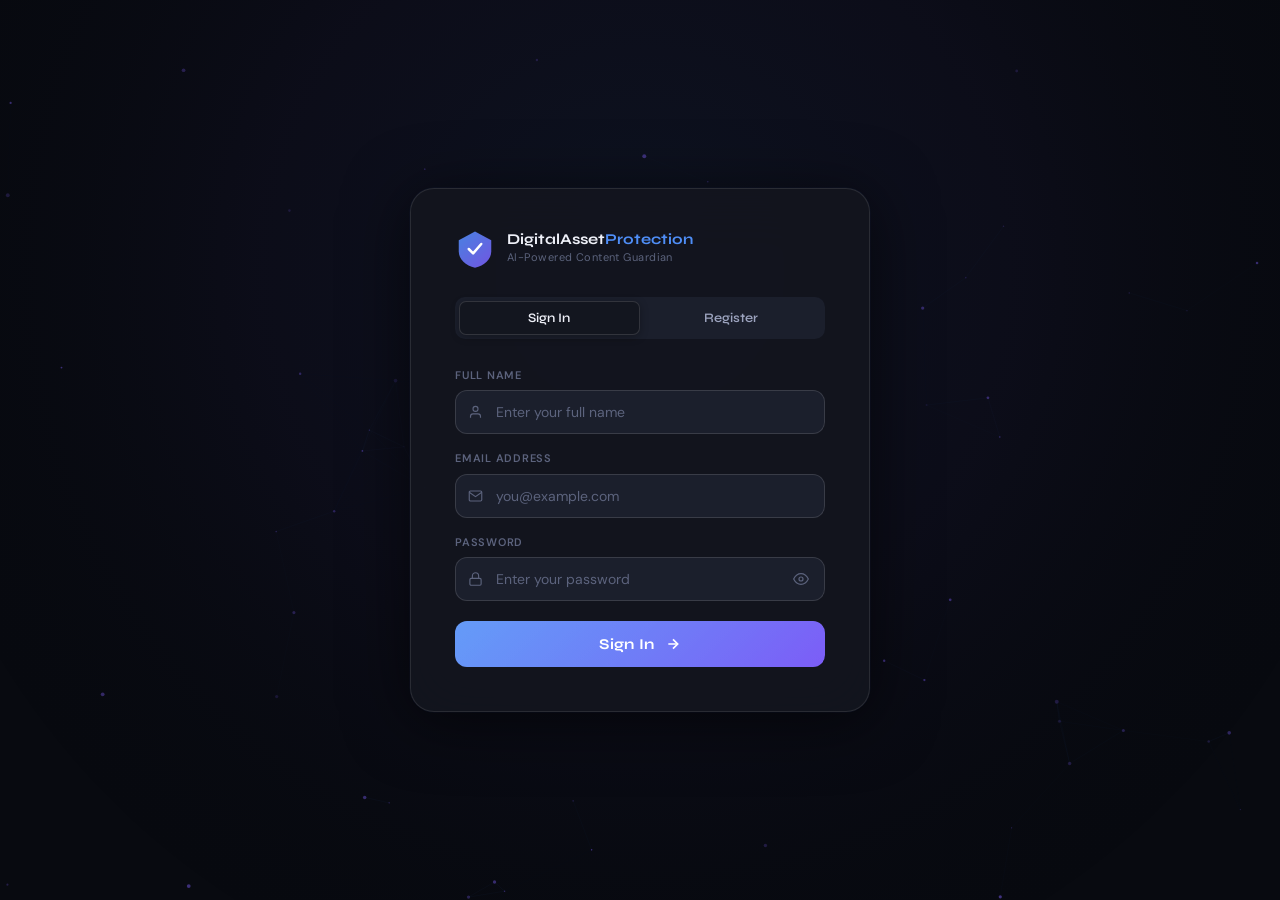
==== frontend/pages/results.html @ fa21104c "command one" ====
<!DOCTYPE html>
<html lang="en">
<head>
  <meta charset="UTF-8" />
  <meta name="viewport" content="width=device-width, initial-scale=1.0" />
  <title>DigitalAsset Protection — Match Results</title>
  <link rel="stylesheet" href="../css/global.css" />
  <link rel="stylesheet" href="../css/results.css" />
  <link rel="preconnect" href="https://fonts.googleapis.com" />
  <link href="https://fonts.googleapis.com/css2?family=Syne:wght@400;600;700;800&family=DM+Sans:wght@300;400;500&display=swap" rel="stylesheet" />
</head>
<body>

  <!-- Topbar -->
  <header class="topbar">
    <div class="topbar-left">
      <div class="topbar-logo">
        <svg viewBox="0 0 32 32" fill="none"><path d="M16 2L3 9v9c0 6.075 5.57 11.465 13 13 7.43-1.535 13-6.925 13-13V9L16 2z" fill="url(#tl2)" opacity="0.9"/><path d="M11 16l3.5 3.5L21 12" stroke="#fff" stroke-width="2" stroke-linecap="round" stroke-linejoin="round"/><defs><linearGradient id="tl2" x1="3" y1="2" x2="29" y2="31" gradientUnits="userSpaceOnUse"><stop stop-color="#4f8ef7"/><stop offset="1" stop-color="#7c5df7"/></linearGradient></defs></svg>
      </div>
      <span class="topbar-title">DigitalAsset<em>Protection</em></span>
    </div>
    <nav class="topbar-nav">
      <a href="upload.html" class="nav-link">Upload</a>
      <a href="results.html" class="nav-link active">Results</a>
    </nav>
    <div class="topbar-right">
      <div class="user-chip">
        <div class="avatar" id="user-avatar">U</div>
        <div class="user-info">
          <span class="user-name" id="user-name">User</span>
          <span class="user-email" id="user-email">email</span>
        </div>
      </div>
      <button class="btn-logout" onclick="logout()">Sign out</button>
    </div>
  </header>

  <main class="results-main">

    <!-- Page header -->
    <div class="results-hero">
      <div class="results-hero-inner">
        <div class="breadcrumb">
          <a href="upload.html">← Back to Upload</a>
        </div>
        <h1 id="results-title">Match Analysis Complete</h1>
        <p id="results-desc" class="results-desc">Scanning results from the protected asset database</p>
      </div>
    </div>

    <div class="results-body">

      <!-- Uploaded asset card -->
      <div class="asset-origin-card" id="asset-origin-card">
        <div class="origin-label">Your uploaded asset</div>
        <div class="origin-inner">
          <div class="origin-thumb-wrap">
            <img id="origin-thumb" src="" alt="Your asset" />
          </div>
          <div class="origin-details">
            <h3 id="origin-filename">image.jpg</h3>
            <div class="origin-meta">
              <div class="meta-row">
                <span class="meta-key">Stored at</span>
                <a id="origin-url" href="#" class="meta-val link" target="_blank">—</a>
              </div>
              <div class="meta-row">
                <span class="meta-key">DNA Length</span>
                <span id="origin-dna" class="meta-val">—</span>
              </div>
              <div class="meta-row">
                <span class="meta-key">Status</span>
                <span class="meta-val"><span class="badge badge-success" id="origin-status">Asset Protected</span></span>
              </div>
            </div>
          </div>
        </div>
      </div>

      <!-- Match summary banner -->
      <div class="match-summary" id="match-summary">
        <div class="summary-stat" id="stat-total">
          <span class="stat-num">0</span>
          <span class="stat-lbl">Matches Found</span>
        </div>
        <div class="summary-divider"></div>
        <div class="summary-stat" id="stat-high">
          <span class="stat-num">0</span>
          <span class="stat-lbl">High Similarity</span>
        </div>
        <div class="summary-divider"></div>
        <div class="summary-stat" id="stat-top">
          <span class="stat-num">—</span>
          <span class="stat-lbl">Top Match %</span>
        </div>
      </div>

      <!-- Match list -->
      <div class="matches-section">
        <div class="matches-header">
          <h2>Database Matches</h2>
          <p id="matches-subtext">Ordered by similarity score</p>
        </div>
        <div class="match-list" id="match-list">
          <!-- populated by JS -->
        </div>
      </div>

      <!-- No matches state -->
      <div class="no-matches-card" id="no-matches-card" style="display:none">
        <div class="no-match-icon">
          <svg width="40" height="40" viewBox="0 0 24 24" fill="none" stroke="currentColor" stroke-width="1.5"><path d="M12 22s8-4 8-10V5l-8-3-8 3v7c0 6 8 10 8 10z"/><polyline points="9,12 11,14 15,10"/></svg>
        </div>
        <h3>No matches found</h3>
        <p>Your asset appears to be original. No similar content was detected in the protected database.</p>
        <a href="upload.html" class="btn-secondary">Upload another asset</a>
      </div>

      <div class="results-footer">
        <a href="upload.html" class="btn-secondary">← Upload another asset</a>
      </div>

    </div>
  </main>

  <script src="../js/auth.js"></script>
  <script src="../js/results.js"></script>
</body>
</html>
---- frontend/css/global.css ----
/* ============================================================
   GLOBAL.CSS — DigitalAsset Protection AI
   Shared reset, tokens, topbar, typography
   ============================================================ */

@import url('https://fonts.googleapis.com/css2?family=Syne:wght@400;600;700;800&family=DM+Sans:wght@300;400;500&display=swap');

:root {
  --bg:        #080a10;
  --bg2:       #0f1219;
  --surface:   #13161f;
  --surface2:  #1b1f2c;
  --surface3:  #232839;
  --border:    rgba(255,255,255,0.07);
  --border2:   rgba(255,255,255,0.13);
  --border3:   rgba(255,255,255,0.2);

  --accent:    #4f8ef7;
  --accent2:   #7c5df7;
  --accent-glow: rgba(79,142,247,0.18);

  --text:      #eef0f8;
  --text2:     #9ca3be;
  --text3:     #5c637d;

  --success:   #2ecc8a;
  --warn:      #f7a14f;
  --danger:    #f75f5f;

  --radius-sm: 8px;
  --radius-md: 12px;
  --radius-lg: 18px;
  --radius-xl: 24px;

  --shadow: 0 4px 24px rgba(0,0,0,0.45);
  --shadow-lg: 0 8px 48px rgba(0,0,0,0.6);
}

*, *::before, *::after { box-sizing: border-box; margin: 0; padding: 0; }

html { font-size: 16px; }

body {
  background: var(--bg);
  color: var(--text);
  font-family: 'DM Sans', sans-serif;
  font-weight: 400;
  line-height: 1.6;
  min-height: 100vh;
  -webkit-font-smoothing: antialiased;
}

a { color: var(--accent); text-decoration: none; }
a:hover { text-decoration: underline; }

/* ── TOPBAR ── */
.topbar {
  position: sticky; top: 0; z-index: 100;
  height: 60px;
  background: rgba(8,10,16,0.88);
  backdrop-filter: blur(16px);
  -webkit-backdrop-filter: blur(16px);
  border-bottom: 0.5px solid var(--border2);
  display: flex; align-items: center;
  padding: 0 24px; gap: 16px;
}

.topbar-left {
  display: flex; align-items: center; gap: 10px;
  text-decoration: none;
}

.topbar-logo {
  width: 32px; height: 32px; flex-shrink: 0;
}
.topbar-logo svg { width: 100%; height: 100%; }

.topbar-title {
  font-family: 'Syne', sans-serif;
  font-size: 15px; font-weight: 700;
  color: var(--text); letter-spacing: -0.01em;
}
.topbar-title em { font-style: normal; color: var(--accent); }

.topbar-nav {
  display: flex; align-items: center; gap: 4px;
  margin-left: 24px;
}

.nav-link {
  padding: 6px 14px; border-radius: var(--radius-sm);
  font-size: 13px; font-weight: 500; color: var(--text2);
  transition: color 0.15s, background 0.15s;
}
.nav-link:hover { color: var(--text); background: var(--surface2); text-decoration: none; }
.nav-link.active { color: var(--accent); background: rgba(79,142,247,0.1); }

.topbar-right {
  margin-left: auto;
  display: flex; align-items: center; gap: 12px;
}

.user-chip {
  display: flex; align-items: center; gap: 10px;
  background: var(--surface2); border: 0.5px solid var(--border2);
  border-radius: 20px; padding: 6px 14px 6px 8px;
}

.avatar {
  width: 28px; height: 28px; border-radius: 50%;
  background: linear-gradient(135deg, var(--accent), var(--accent2));
  display: flex; align-items: center; justify-content: center;
  font-size: 11px; font-weight: 700; color: #fff;
  flex-shrink: 0;
}

.user-info { display: flex; flex-direction: column; gap: 1px; }
.user-name { font-size: 13px; font-weight: 500; color: var(--text); line-height: 1.2; }
.user-email { font-size: 11px; color: var(--text3); line-height: 1.2; }

.btn-logout {
  background: transparent;
  border: 0.5px solid var(--border2);
  border-radius: var(--radius-sm);
  padding: 7px 14px;
  color: var(--text2); font-size: 12px;
  cursor: pointer; transition: all 0.15s;
  font-family: 'DM Sans', sans-serif;
}
.btn-logout:hover { border-color: var(--border3); color: var(--text); }

/* ── BADGES ── */
.badge {
  display: inline-flex; align-items: center;
  padding: 3px 10px; border-radius: 6px;
  font-size: 11px; font-weight: 600; letter-spacing: 0.03em;
}
.badge-success {
  background: rgba(46,204,138,0.12);
  color: var(--success);
  border: 0.5px solid rgba(46,204,138,0.28);
}
.badge-warn {
  background: rgba(247,161,79,0.12);
  color: var(--warn);
  border: 0.5px solid rgba(247,161,79,0.28);
}
.badge-danger {
  background: rgba(247,95,95,0.12);
  color: var(--danger);
  border: 0.5px solid rgba(247,95,95,0.28);
}
.badge-info {
  background: rgba(79,142,247,0.12);
  color: var(--accent);
  border: 0.5px solid rgba(79,142,247,0.28);
}

/* ── SCROLLBAR ── */
::-webkit-scrollbar { width: 6px; }
::-webkit-scrollbar-track { background: transparent; }
::-webkit-scrollbar-thumb { background: var(--surface3); border-radius: 3px; }
---- frontend/css/results.css ----
/* ============================================================
   RESULTS.CSS
   ============================================================ */

.results-main {
  min-height: calc(100vh - 60px);
}

/* Hero */
.results-hero {
  background: var(--bg2);
  border-bottom: 0.5px solid var(--border);
  padding: 32px 40px;
}
.results-hero-inner { max-width: 900px; margin: 0 auto; }
.breadcrumb { margin-bottom: 12px; }
.breadcrumb a { font-size: 13px; color: var(--text2); }
.breadcrumb a:hover { color: var(--accent); }
h1 {
  font-family: 'Syne', sans-serif;
  font-size: 28px; font-weight: 800;
  letter-spacing: -0.02em; margin-bottom: 6px;
}
.results-desc { font-size: 14px; color: var(--text2); }

/* Body */
.results-body {
  max-width: 900px; margin: 0 auto;
  padding: 32px 40px;
  display: flex; flex-direction: column; gap: 24px;
}

/* Origin card */
.asset-origin-card {
  background: var(--surface);
  border: 0.5px solid var(--border2);
  border-radius: var(--radius-lg);
  overflow: hidden;
}
.origin-label {
  padding: 10px 20px;
  background: rgba(79,142,247,0.07);
  border-bottom: 0.5px solid var(--border2);
  font-size: 11px; font-weight: 700;
  text-transform: uppercase; letter-spacing: 0.08em;
  color: var(--accent);
}
.origin-inner {
  display: flex; gap: 24px; align-items: flex-start;
  padding: 22px;
}
.origin-thumb-wrap {
  width: 100px; height: 100px; flex-shrink: 0;
  border-radius: var(--radius-md); overflow: hidden;
  background: var(--surface2); border: 0.5px solid var(--border2);
}
.origin-thumb-wrap img { width: 100%; height: 100%; object-fit: cover; }
.origin-details { flex: 1; }
.origin-details h3 {
  font-family: 'Syne', sans-serif; font-size: 18px; font-weight: 700;
  margin-bottom: 14px;
}
.origin-meta { display: flex; flex-direction: column; gap: 8px; }
.meta-row { display: flex; align-items: center; gap: 16px; }
.meta-key { font-size: 11px; color: var(--text3); min-width: 80px; font-weight: 500; }
.meta-val { font-size: 13px; color: var(--text2); }
.meta-val.link { color: var(--accent); word-break: break-all; }
.meta-val.link:hover { text-decoration: underline; }

/* Summary stats */
.match-summary {
  display: flex; gap: 0;
  background: var(--surface);
  border: 0.5px solid var(--border2);
  border-radius: var(--radius-lg);
  overflow: hidden;
}
.summary-stat {
  flex: 1; padding: 22px 28px;
  display: flex; flex-direction: column; gap: 4px;
  align-items: center; text-align: center;
}
.summary-divider { width: 0.5px; background: var(--border2); flex-shrink: 0; }
.stat-num {
  font-family: 'Syne', sans-serif;
  font-size: 32px; font-weight: 800;
  color: var(--text); letter-spacing: -0.02em;
}
.stat-lbl { font-size: 12px; color: var(--text3); font-weight: 500; }

/* Matches */
.matches-section {}
.matches-header { margin-bottom: 16px; }
.matches-header h2 {
  font-family: 'Syne', sans-serif; font-size: 18px; font-weight: 700;
  margin-bottom: 3px;
}
.matches-header p, #matches-subtext { font-size: 13px; color: var(--text2); }

.match-list { display: flex; flex-direction: column; gap: 12px; }

.match-card {
  background: var(--surface);
  border: 0.5px solid var(--border2);
  border-radius: var(--radius-md);
  padding: 18px;
  display: flex; align-items: center; gap: 16px;
  transition: border-color 0.2s, transform 0.15s;
  animation: fade-up 0.3s cubic-bezier(0.16,1,0.3,1) both;
}
.match-card:hover {
  border-color: rgba(79,142,247,0.3);
  transform: translateY(-1px);
}
@keyframes fade-up {
  from { opacity: 0; transform: translateY(10px); }
  to   { opacity: 1; transform: translateY(0); }
}

.match-rank {
  width: 32px; height: 32px; border-radius: 9px;
  background: var(--surface2); border: 0.5px solid var(--border2);
  display: flex; align-items: center; justify-content: center;
  font-family: 'Syne', sans-serif;
  font-size: 12px; font-weight: 700; color: var(--text3);
  flex-shrink: 0;
}
.match-rank.rank-1 { background: rgba(79,142,247,0.15); border-color: rgba(79,142,247,0.3); color: var(--accent); }
.match-rank.rank-2 { background: rgba(124,93,247,0.1); border-color: rgba(124,93,247,0.25); color: var(--accent2); }

.match-thumb {
  width: 60px; height: 60px; border-radius: 10px;
  background: var(--surface2); border: 0.5px solid var(--border);
  overflow: hidden; flex-shrink: 0;
}
.match-thumb img { width: 100%; height: 100%; object-fit: cover; display: block; }

.match-body { flex: 1; min-width: 0; }
.match-filename {
  font-size: 14px; font-weight: 500; margin-bottom: 4px;
  white-space: nowrap; overflow: hidden; text-overflow: ellipsis;
}
.match-url {
  font-size: 11px; color: var(--accent);
  white-space: nowrap; overflow: hidden; text-overflow: ellipsis;
  margin-bottom: 10px;
}
.match-bar-track {
  height: 4px; background: var(--surface3);
  border-radius: 2px; overflow: hidden;
}
.match-bar-fill {
  height: 100%; border-radius: 2px;
  background: linear-gradient(90deg, var(--accent), var(--accent2));
  transition: width 0.8s cubic-bezier(0.16,1,0.3,1);
}

.match-score-wrap { flex-shrink: 0; text-align: right; }
.match-pct {
  font-family: 'Syne', sans-serif;
  font-size: 26px; font-weight: 800;
  letter-spacing: -0.02em; line-height: 1;
}
.match-pct.high { color: var(--success); }
.match-pct.mid  { color: var(--warn); }
.match-pct.low  { color: var(--text3); }
.score-label {
  font-size: 10px; font-weight: 600; color: var(--text3);
  text-transform: uppercase; letter-spacing: 0.05em;
  margin-top: 3px;
}

/* No matches */
.no-matches-card {
  background: var(--surface);
  border: 0.5px solid var(--border2);
  border-radius: var(--radius-lg);
  padding: 56px 32px;
  text-align: center;
}
.no-match-icon {
  width: 72px; height: 72px; margin: 0 auto 20px;
  border-radius: 20px;
  background: rgba(46,204,138,0.1);
  border: 0.5px solid rgba(46,204,138,0.25);
  display: flex; align-items: center; justify-content: center;
}
.no-match-icon svg { stroke: var(--success); }
.no-matches-card h3 {
  font-family: 'Syne', sans-serif; font-size: 20px; font-weight: 700;
  margin-bottom: 8px;
}
.no-matches-card p { font-size: 14px; color: var(--text2); margin-bottom: 24px; }

.btn-secondary {
  display: inline-flex; align-items: center; gap: 8px;
  padding: 11px 22px;
  background: transparent;
  border: 0.5px solid var(--border2);
  border-radius: var(--radius-md);
  color: var(--text); font-size: 13px; font-weight: 500;
  cursor: pointer; transition: all 0.15s;
  text-decoration: none;
}
.btn-secondary:hover { border-color: var(--border3); text-decoration: none; }

.results-footer { padding-top: 8px; }

@media (max-width: 768px) {
  .results-body { padding: 20px; }
  .origin-inner { flex-direction: column; }
  .match-summary { flex-direction: column; }
  .summary-divider { width: auto; height: 0.5px; }
}
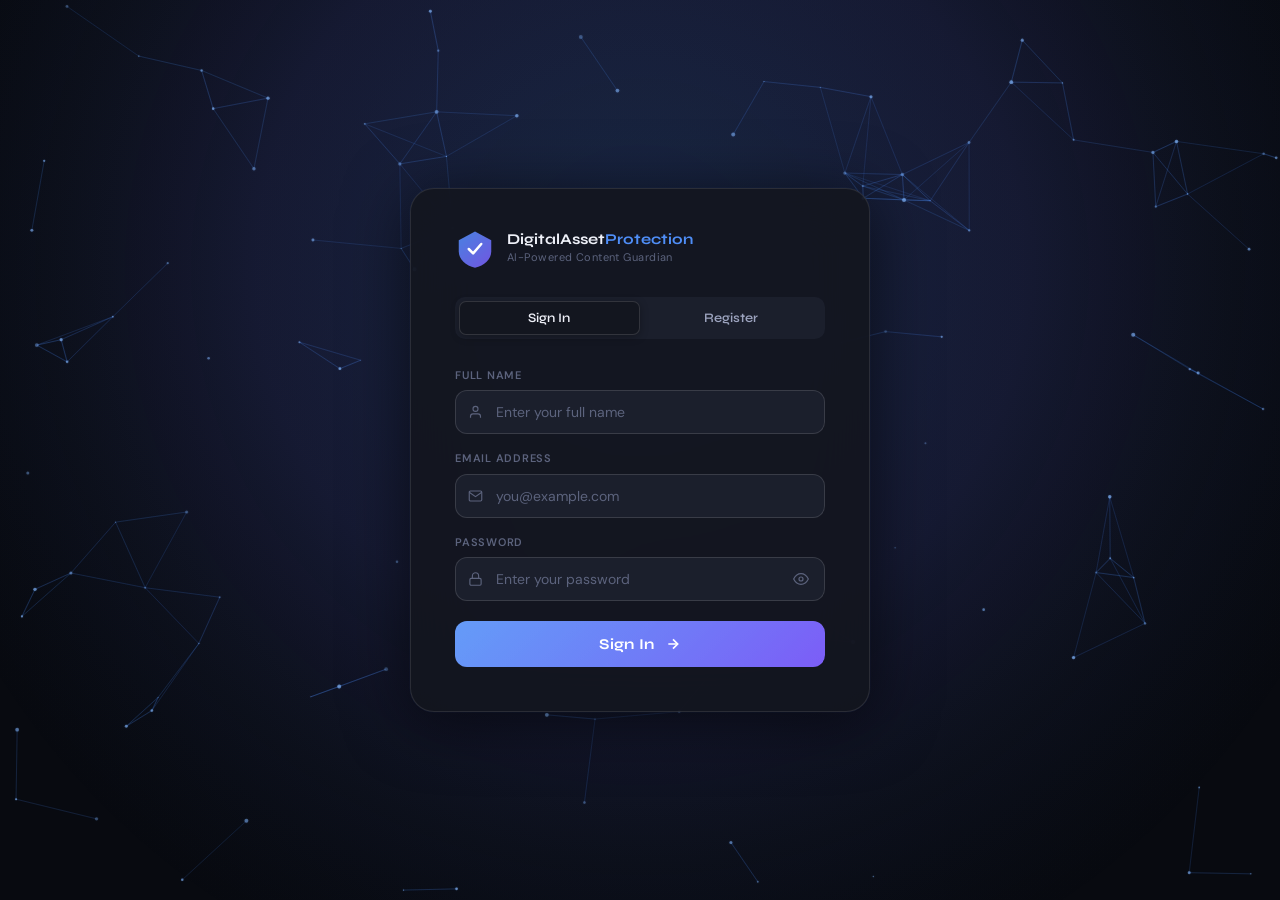
==== commit da4d22ef: "ade the asset graph working and revamped the ui" ====
--- a/frontend/pages/results.html
+++ b/frontend/pages/results.html
@@ -84,11 +84,6 @@
           <span class="stat-lbl">Matches Found</span>
         </div>
         <div class="summary-divider"></div>
-        <div class="summary-stat" id="stat-high">
-          <span class="stat-num">0</span>
-          <span class="stat-lbl">High Similarity</span>
-        </div>
-        <div class="summary-divider"></div>
         <div class="summary-stat" id="stat-top">
           <span class="stat-num">—</span>
           <span class="stat-lbl">Top Match %</span>
